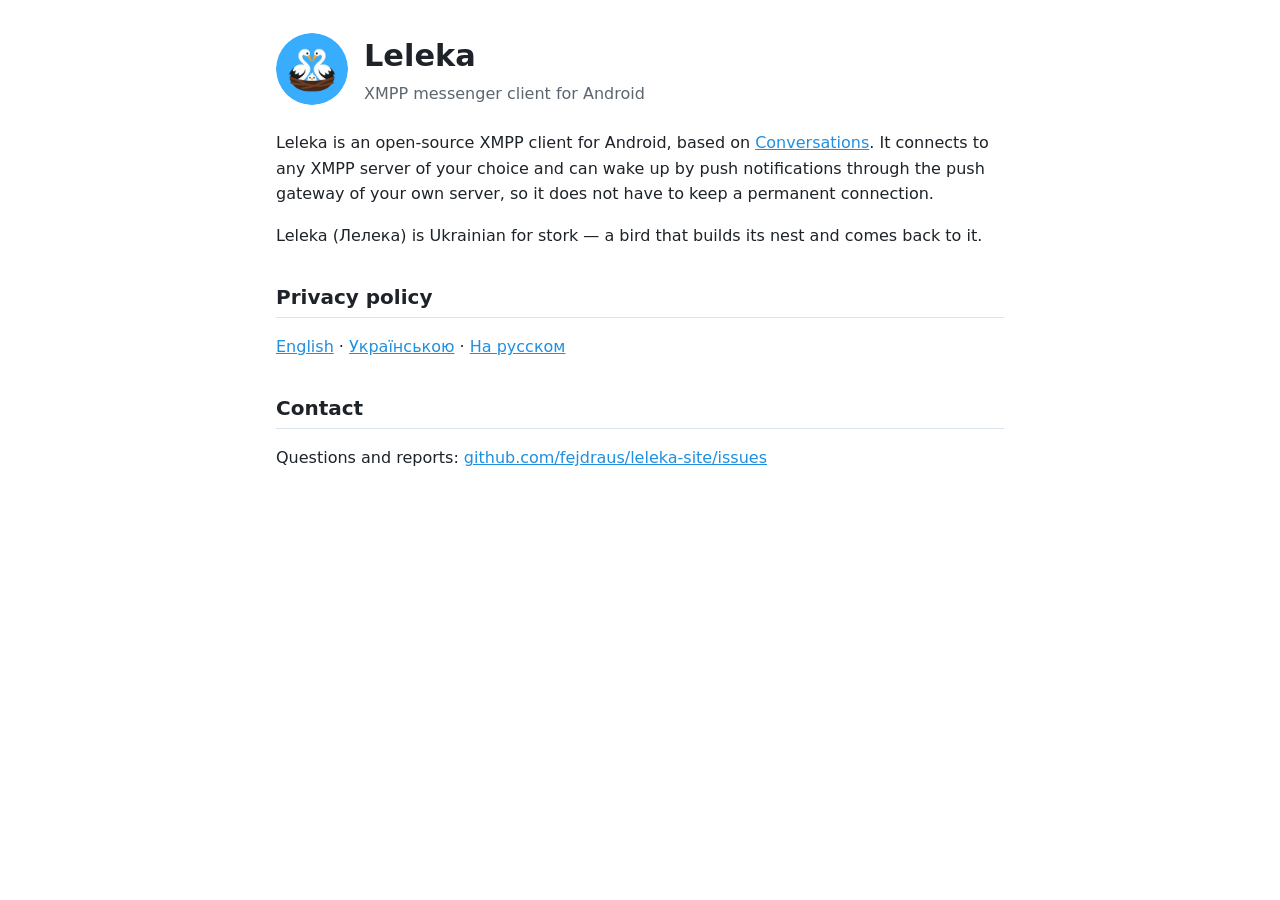
==== index.html @ 1bc4a60e "Leleka site and privacy policy" ====
<!doctype html>
<html lang="en">
<head>
  <meta charset="utf-8">
  <meta name="viewport" content="width=device-width, initial-scale=1">
  <title>Leleka</title>
  <link rel="stylesheet" href="style.css">
</head>
<body>
<main>
  <header>
    <img src="leleka.png" alt="Leleka icon">
    <div>
      <h1>Leleka</h1>
      <div class="muted">XMPP messenger client for Android</div>
    </div>
  </header>

  <p>Leleka is an open-source XMPP client for Android, based on
    <a href="https://codeberg.org/iNPUTmice/Conversations">Conversations</a>.
    It connects to any XMPP server of your choice and can wake up by push notifications
    through the push gateway of your own server, so it does not have to keep a permanent connection.</p>

  <p>Leleka (Лелека) is Ukrainian for stork — a bird that builds its nest and comes back to it.</p>

  <h2>Privacy policy</h2>
  <p>
    <a href="privacy.html">English</a> ·
    <a href="privacy-uk.html">Українською</a> ·
    <a href="privacy-ru.html">На русском</a>
  </p>

  <h2>Contact</h2>
  <p>Questions and reports: <a href="https://github.com/fejdraus/leleka-site/issues">github.com/fejdraus/leleka-site/issues</a></p>
</main>
</body>
</html>
---- style.css ----
:root {
  --bg: #ffffff;
  --fg: #1d2329;
  --muted: #5b6670;
  --accent: #1f8fe0;
  --card: #f3f7fb;
  --line: #dde5ec;
}
@media (prefers-color-scheme: dark) {
  :root {
    --bg: #14181c;
    --fg: #e6ebef;
    --muted: #9aa7b1;
    --accent: #5cb8ff;
    --card: #1c2228;
    --line: #2a333b;
  }
}
* { box-sizing: border-box; }
body {
  margin: 0;
  background: var(--bg);
  color: var(--fg);
  font: 16px/1.6 system-ui, -apple-system, "Segoe UI", Roboto, sans-serif;
}
main { max-width: 760px; margin: 0 auto; padding: 32px 16px 64px; }
header { display: flex; align-items: center; gap: 16px; margin-bottom: 24px; }
header img { width: 72px; height: 72px; border-radius: 50%; }
h1 { margin: 0; font-size: 1.9rem; }
h2 { margin-top: 2rem; font-size: 1.25rem; border-bottom: 1px solid var(--line); padding-bottom: 4px; }
a { color: var(--accent); }
.muted { color: var(--muted); }
.langs { margin: 0 0 24px; }
.langs a { margin-right: 12px; }
.card { background: var(--card); border-radius: 12px; padding: 16px 20px; }
table { border-collapse: collapse; width: 100%; }
td, th { text-align: left; vertical-align: top; padding: 6px 8px; border-bottom: 1px solid var(--line); }
code { font-size: 0.9em; }
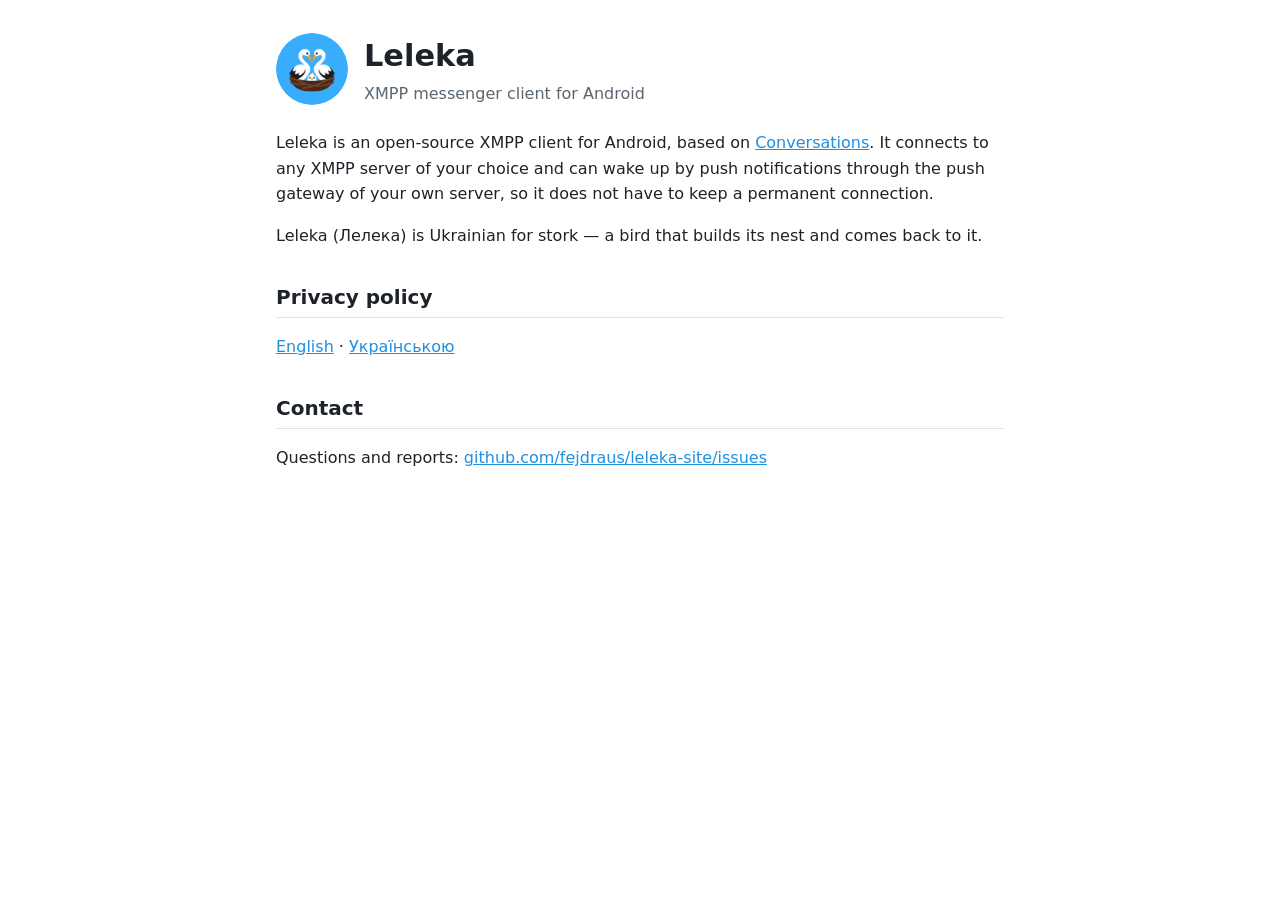
==== commit 41871838: "Remove the Russian translation" ====
--- a/index.html
+++ b/index.html
@@ -26,8 +26,7 @@
   <h2>Privacy policy</h2>
   <p>
     <a href="privacy.html">English</a> ·
-    <a href="privacy-uk.html">Українською</a> ·
-    <a href="privacy-ru.html">На русском</a>
+    <a href="privacy-uk.html">Українською</a>
   </p>
 
   <h2>Contact</h2>
